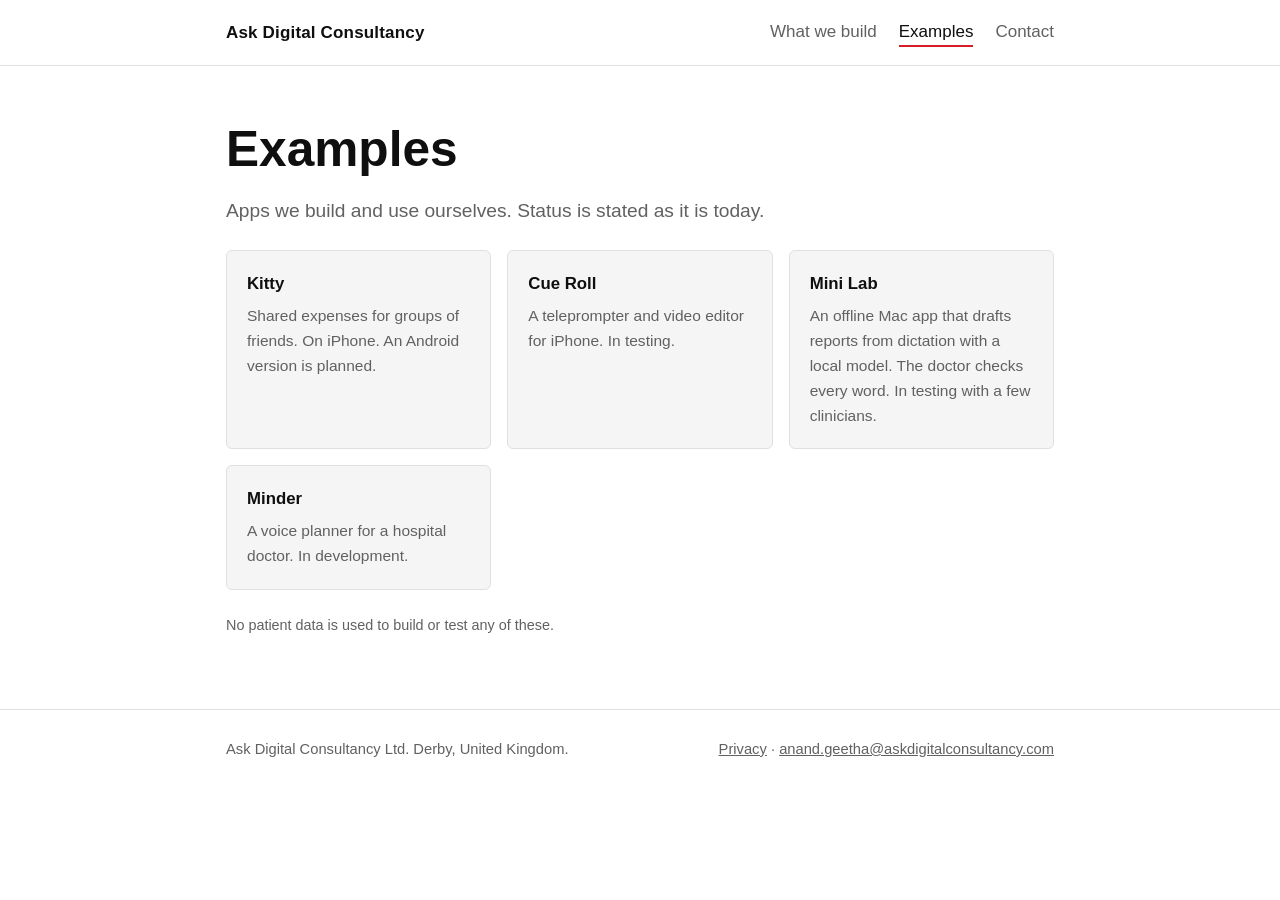
==== examples.html @ 13b47992 "feat: first version of the Ask Digital Consultancy site Co-Authored-By: Claude Sonnet 5.5 <noreply@a" ====
<!doctype html>
<html lang="en-GB">
<head>
<meta charset="utf-8">
<meta name="viewport" content="width=device-width,initial-scale=1">
<title>Examples | Ask Digital Consultancy</title>
<meta name="description" content="Apps we have built and are building.">
<link rel="stylesheet" href="/style.css">
<link rel="icon" href="data:image/svg+xml,%3Csvg xmlns='http://www.w3.org/2000/svg' viewBox='0 0 32 32'%3E%3Crect width='32' height='32' fill='%23d61f26'/%3E%3Ctext x='16' y='23' font-size='20' text-anchor='middle' fill='white' font-family='Arial' font-weight='700'%3EA%3C/text%3E%3C/svg%3E">
</head>
<body>
<header><div class="wrap">
<a class="brand" href="/">Ask Digital Consultancy</a>
<nav>
<a href="/what-we-build.html">What we build</a>
<a href="/examples.html" aria-current="page">Examples</a>
<a href="/contact.html">Contact</a>
</nav>
</div></header>
<main class="wrap">

<h1>Examples</h1>
<p class="lede">Apps we build and use ourselves. Status is stated as it is today.</p>
<div class="grid">
<div class="card"><h3>Kitty</h3><p>Shared expenses for groups of friends. On iPhone. An Android version is planned.</p></div>
<div class="card"><h3>Cue Roll</h3><p>A teleprompter and video editor for iPhone. In testing.</p></div>
<div class="card"><h3>Mini Lab</h3><p>An offline Mac app that drafts reports from dictation with a local model. The doctor checks every word. In testing with a few clinicians.</p></div>
<div class="card"><h3>Minder</h3><p>A voice planner for a hospital doctor. In development.</p></div>
</div>
<p class="status">No patient data is used to build or test any of these.</p>
</main>
<footer><div class="wrap">
<span>Ask Digital Consultancy Ltd. Derby, United Kingdom.</span>
<span><a href="/privacy.html">Privacy</a> · <a href="mailto:anand.geetha@askdigitalconsultancy.com">anand.geetha@askdigitalconsultancy.com</a></span>
</div></footer>
</body>
</html>
---- style.css ----
:root{--bg:#fff;--fg:hsl(0 0% 6%);--mute:hsl(0 0% 38%);--line:hsl(0 0% 88%);--soft:hsl(0 0% 96%);--accent:rgb(214,31,38)}
@media (prefers-color-scheme:dark){:root{--bg:hsl(0 0% 7%);--fg:hsl(0 0% 95%);--mute:hsl(0 0% 66%);--line:hsl(0 0% 20%);--soft:hsl(0 0% 11%);--accent:rgb(240,70,76)}}
*{box-sizing:border-box}
html{overflow-x:clip}
body{margin:0;background:var(--bg);color:var(--fg);font:17px/1.6 -apple-system,BlinkMacSystemFont,"Segoe UI",Helvetica,Arial,sans-serif;overflow-x:clip}
a{color:inherit}
.wrap{max-width:860px;margin:0 auto;padding:0 16px}
header{border-bottom:1px solid var(--line)}
header .wrap{display:flex;flex-wrap:wrap;gap:12px 28px;align-items:center;justify-content:space-between;padding-top:18px;padding-bottom:18px}
.brand{font-weight:700;text-decoration:none;letter-spacing:.01em}
nav{display:flex;flex-wrap:wrap;gap:6px 22px}
nav a{text-decoration:none;color:var(--mute);white-space:nowrap}
nav a:hover,nav a[aria-current]{color:var(--fg)}
nav a[aria-current]{border-bottom:2px solid var(--accent)}
h1{font-size:clamp(2rem,6vw,3.1rem);line-height:1.12;margin:56px 0 18px;overflow-wrap:anywhere}
h2{font-size:1.45rem;margin:48px 0 12px}
p{margin:0 0 16px}
.lede{font-size:1.2rem;color:var(--mute);max-width:640px}
.tag{color:var(--accent);font-size:.85rem;letter-spacing:.08em;text-transform:uppercase}
.grid{display:grid;grid-template-columns:repeat(auto-fit,minmax(min(100%,240px),1fr));gap:16px;margin:24px 0}
.card{border:1px solid var(--line);background:var(--soft);padding:20px;border-radius:6px}
.card h3{margin:0 0 6px;font-size:1.05rem}
.card p{margin:0;color:var(--mute);font-size:.97rem}
.btn{display:inline-block;background:var(--fg);color:var(--bg);padding:12px 22px;border-radius:4px;text-decoration:none;margin-top:8px}
.btn:hover{background:var(--accent);color:#fff}
ol.steps{padding-left:22px}
ol.steps li{margin-bottom:10px}
footer{border-top:1px solid var(--line);margin-top:72px;padding:28px 0 40px;color:var(--mute);font-size:.92rem}
footer .wrap{display:flex;flex-wrap:wrap;gap:8px 28px;justify-content:space-between}
.status{color:var(--mute);font-size:.9rem}
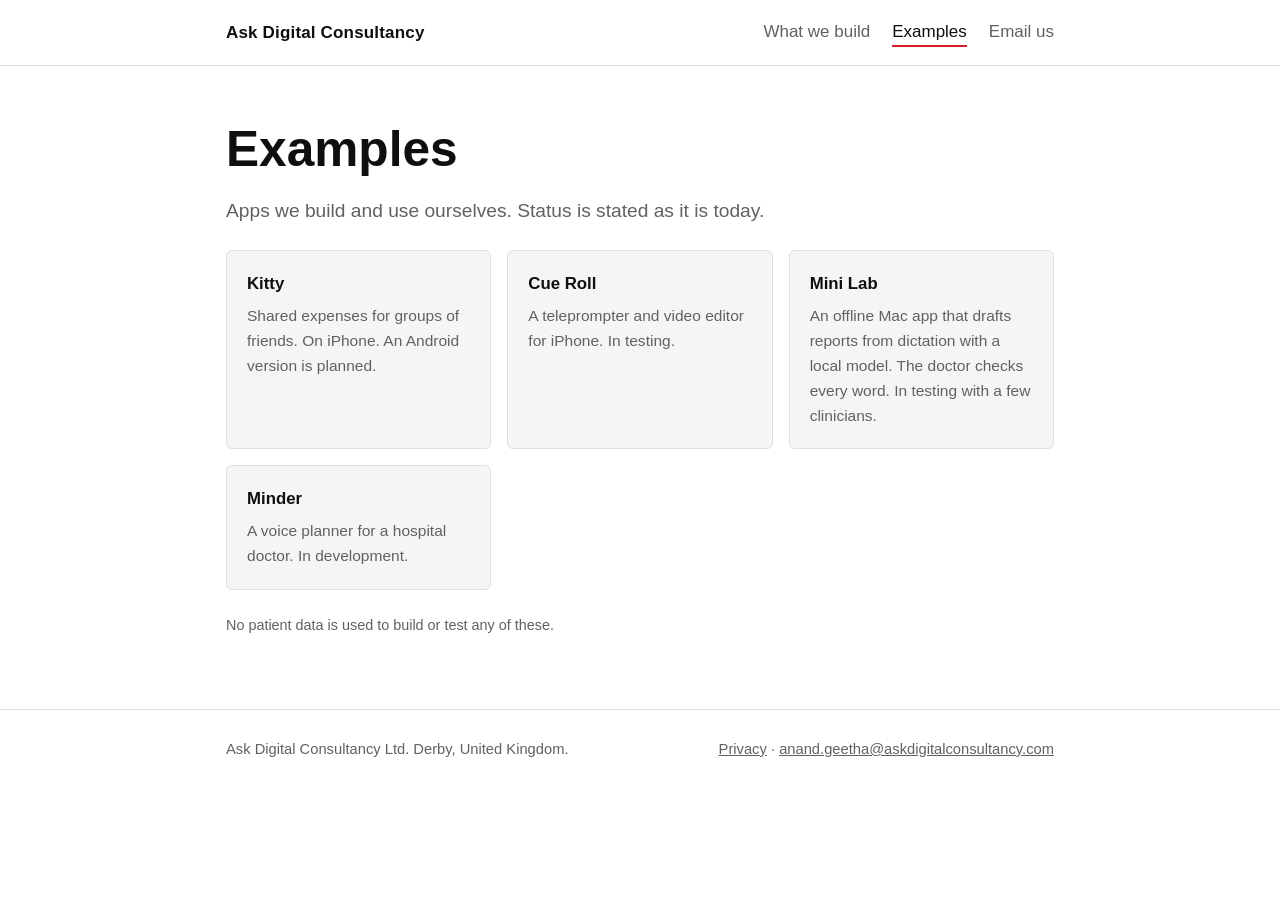
==== commit 4a20e46f: "feat: replace contact page with email links, drop street address Co-Authored-By: Claude Opus 5.5 <no" ====
--- a/examples.html
+++ b/examples.html
@@ -14,7 +14,7 @@
 <nav>
 <a href="/what-we-build.html">What we build</a>
 <a href="/examples.html" aria-current="page">Examples</a>
-<a href="/contact.html">Contact</a>
+<a href="mailto:anand.geetha@askdigitalconsultancy.com">Email us</a>
 </nav>
 </div></header>
 <main class="wrap">
